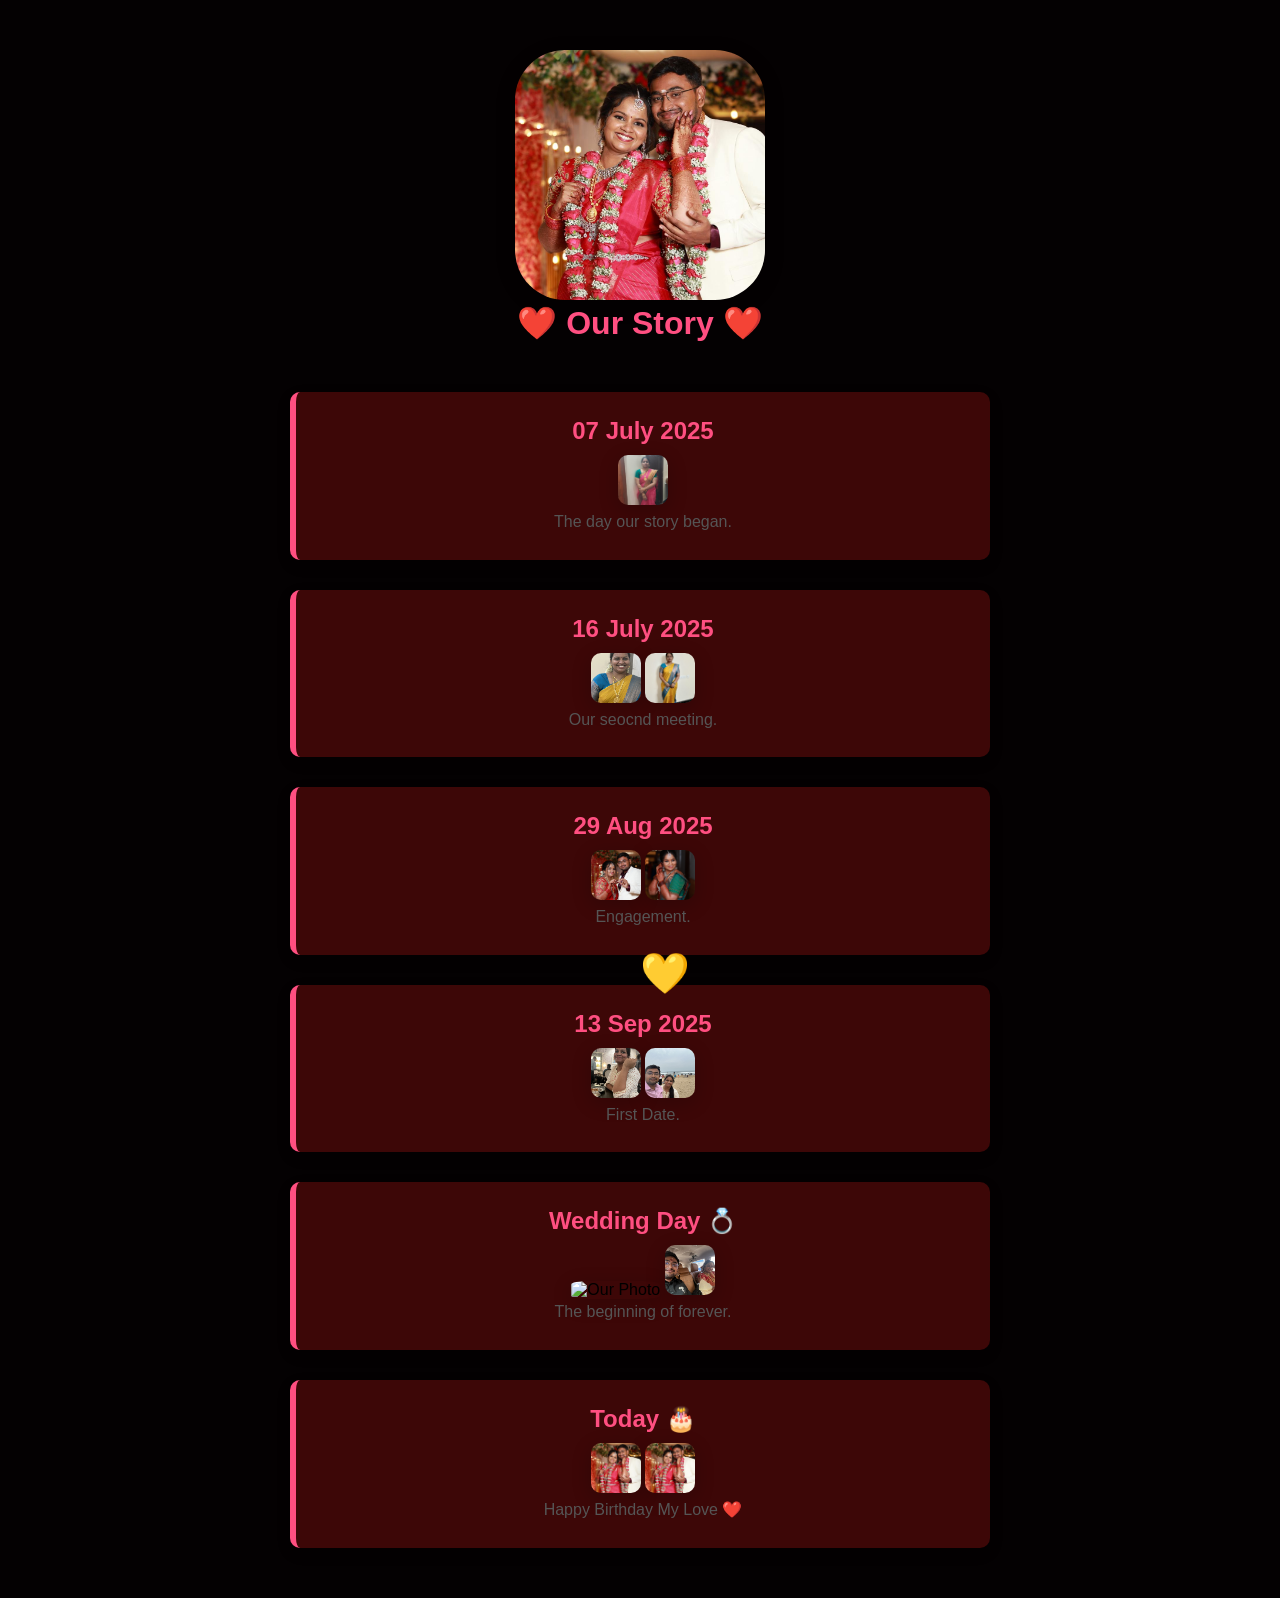
==== timeline.html @ e0efc9b3 "Website" ====
<!DOCTYPE html>
<html lang="en">

<head>

    <meta charset="UTF-8">

    <meta name="viewport"
          content="width=device-width, initial-scale=1.0">

    <title>Our Story ❤️</title>

    <link rel="stylesheet" href="style.css">

</head>

<body class="timelinePage">

<div class="timeline">
    <img src="assets/images/cover.jpg" alt="Our Photo">
    <h1>❤️ Our Story ❤️</h1>
    

    <div class="event">

        <h2>07 July 2025</h2>
        <img class='dates' src="assets/images/Jul7.jpg" alt="Our Photo">

        <p>
           
           
            The day our story began.
            
            
        </p>

    </div>

    <div class="event">
        

        <h2>16 July 2025</h2>
        <img class='dates' src="assets/images/Jul16-1.jpg" alt="Our Photo">
        <img class='dates' src="assets/images/Jul16-2.jpg" alt="Our Photo">

        <p>
            Our seocnd meeting.
        </p>

    </div>

    <div class="event">

        <h2>29 Aug 2025</h2>
        <img class='dates' src="assets/images/Aug29-1.jpg" alt="Our Photo">
        <img class='dates' src="assets/images/Aug29-2.jpg" alt="Our Photo">

        <p>
            Engagement.
        </p>

    </div>
        <div class="event">


        <h2>13 Sep 2025</h2>
        <img class='dates' src="assets/images/Sep13-1.jpg" alt="Our Photo">
        <img class='dates' src="assets/images/Sep13-2.jpg" alt="Our Photo">

        <p>
            First Date.
        </p>

    </div>

    <div class="event">

        <h2>Wedding Day 💍</h2>
        <img class='dates' src="assets/images/Jan28-1.JPG" alt="Our Photo">
        <img class='dates' src="assets/images/Jan28-2.JPG" alt="Our Photo">

        <p>
            The beginning of forever.
        </p>

    </div>

    <div class="event">

        <h2>Today 🎂</h2>
        <img class='dates' src="assets/images/cover.jpg" alt="Our Photo">
        <img class='dates' src="assets/images/cover.jpg" alt="Our Photo">

        <p>
            Happy Birthday My Love ❤️
        </p>

    </div>
   
</div>

<div id="letter">

    <div class="letterBox">

        <h2>💌 One Last Thing...</h2>

        <p>

            Every memory with you
            becomes my favorite memory.

            <br><br>

            Thank you for making life so beautiful.

            <br><br>

            Happy Birthday, My Love ❤️

        </p>

        <button id="closeBtn">Close ❤️</button>

    </div>

</div>


<script src="script.js"></script>

</body>

</html>
---- style.css ----
*{

    margin:0;

    padding:0;

    box-sizing:border-box;

}

.landing{

    display:flex;

    justify-content:center;

    align-items:center;

    height:100vh;

    background:#fff5f7;

}


.hero{

    text-align:center;

    background:white;

    padding:50px;

    border-radius:25px;

    box-shadow:0 10px 30px rgba(0,0,0,.15);

    max-width:450px;

}

.hero img{

    width:250px;

    height:250px;

    object-fit:cover;

    border-radius:20%;

    box-shadow:0 5px 20px rgba(0,0,0,.2);

}

.hero h1{

    margin-top:20px;

    font-size:40px;

}

.hero h2{

    margin-top:10px;

    color:#ff4f81;

    font-size:35px;

}

.hero p{

    margin-top:20px;

    color:#555;

    font-size:20px;

    line-height:1.6;

}

button{

    margin-top:30px;

    padding:15px 35px;

    background:#ff4f81;

    color:white;

    border:none;

    border-radius:30px;

    cursor:pointer;

    font-size:18px;

    transition:.3s;

}

button:hover{

    transform:scale(1.05);

}
.timelinePage
{

    margin:0;

    background:#040102;

    font-family:Arial,sans-serif;

}
.timeline{
    text-align:center;

    width:700px;

    margin:50px auto;

}

.timeline h1{

    text-align:center;

    color:#ff4f81;

    margin-bottom:50px;

}

.event{

    background:rgb(61, 7, 7);

    padding:25px;

    margin-bottom:30px;

    border-left:6px solid #ff4f81;

    border-radius:10px;

    box-shadow:0 5px 15px rgba(0,0,0,.1);

}

.event h2{

    color:#ff4f81;

    margin-bottom:10px;

}

.event p{

    color:#555;

    line-height:1.6;

}

.timeline img{

    width:250px;

    height:250px;

    object-fit:cover;

    border-radius:20%;

    box-shadow:0 5px 20px rgba(0,0,0,.2);

}
#age{

    display:inline-block;

    transition:all 0.5s ease;

    cursor:pointer;

    color:#ff4f81;

}

.timeline img.dates{

    width:50px;

    height:50px;

    object-fit:cover;

    border-radius:20%;

    box-shadow:0 5px 20px rgba(0,0,0,.2);
    
    transition:0.3s ease;

    cursor:pointer;

}

.timeline img.dates:hover{

    transform:scale(10);

    z-index:100;

}
.heart{

    position:fixed;

    bottom:-50px;

    opacity:0.6;
    font-size:30px;

    animation:floatUp 6s linear forwards;

    pointer-events:none;
    z-index:-1;

}

@keyframes floatUp{

    0%{

        transform:translateY(0);
        opacity:0;

    }

    20%{

        opacity:1;

    }

    100%{

        transform:translate(-30px,-110vh);

        opacity:0;

    }

}

.timelinePage .specialHeart{

    position:fixed;

    font-size:40px;
    pointer-events:auto;

    cursor:pointer;

    animation:pulse 1s infinite alternate;

    z-index:9999;

}

.timelinePage .specialWrapper{

    position:fixed;

    bottom:-50px;

    animation:floatUp 6s linear infinite;

}

@keyframes pulse{

    from{

        transform:scale(1);

    }

    to{

        transform:scale(1.3);

    }

}


.timelinePage #letter{

    display:none;

    position:fixed;

    top:0;

    left:0;

    width:100%;

    height:100%;

    background:rgba(0,0,0,.6);

    justify-content:center;

    align-items:center;

    z-index:10000;

}

.timelinePage .letterBox{

    background:white;

    color:#ff4f81;

    width:350px;

    padding:30px;

    border-radius:20px;

    text-align:center;

    box-shadow:0 10px 30px rgba(0,0,0,.3);

    animation:pop 0.4s ease;

}

@keyframes pop{

    from{

        transform:scale(.5);

        opacity:0;

    }

    to{

        transform:scale(1);

        opacity:1;

    }

}
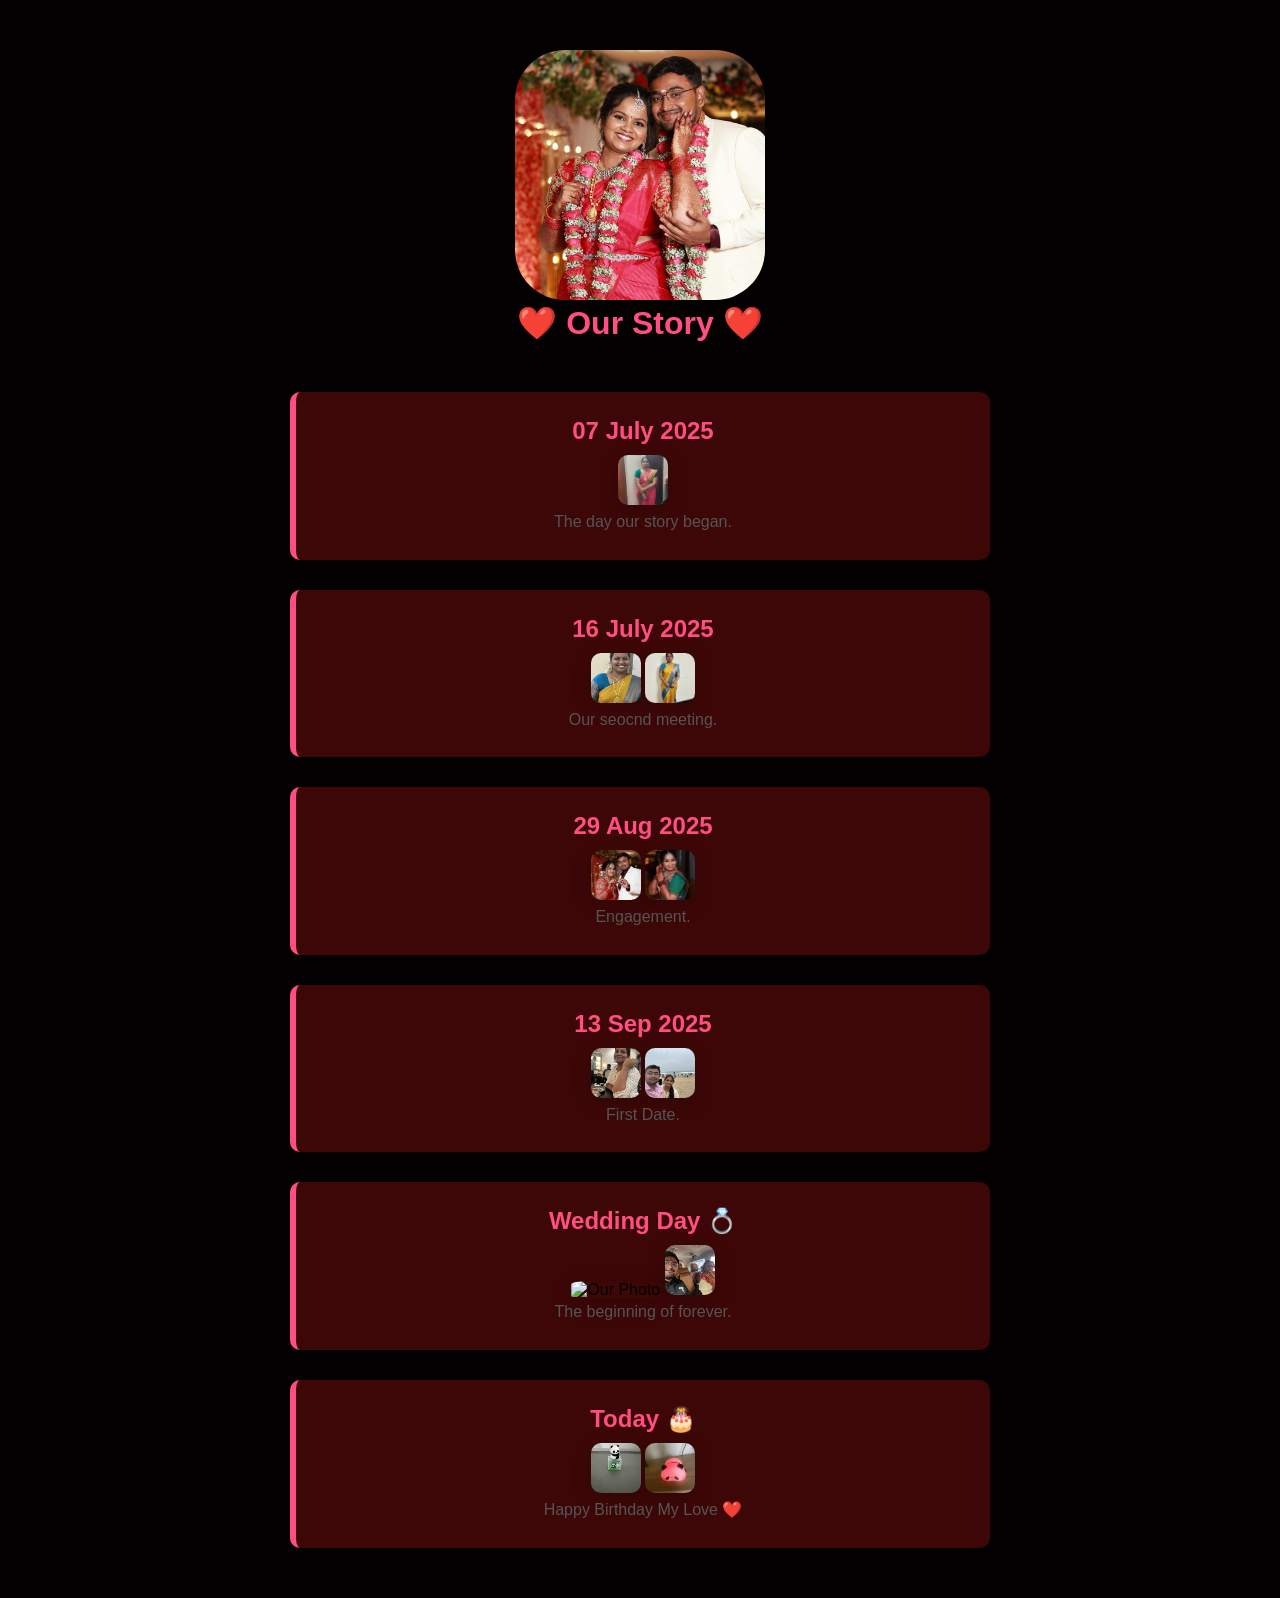
==== commit 0bec1dda: "photos" ====
--- a/timeline.html
+++ b/timeline.html
@@ -88,8 +88,8 @@
     <div class="event">
 
         <h2>Today 🎂</h2>
-        <img class='dates' src="assets/images/cover.jpg" alt="Our Photo">
-        <img class='dates' src="assets/images/cover.jpg" alt="Our Photo">
+        <img class='dates' src="assets/images/P1.jpg" alt="Our Photo">
+        <img class='dates' src="assets/images/P2.jpg" alt="Our Photo">
 
         <p>
             Happy Birthday My Love ❤️
